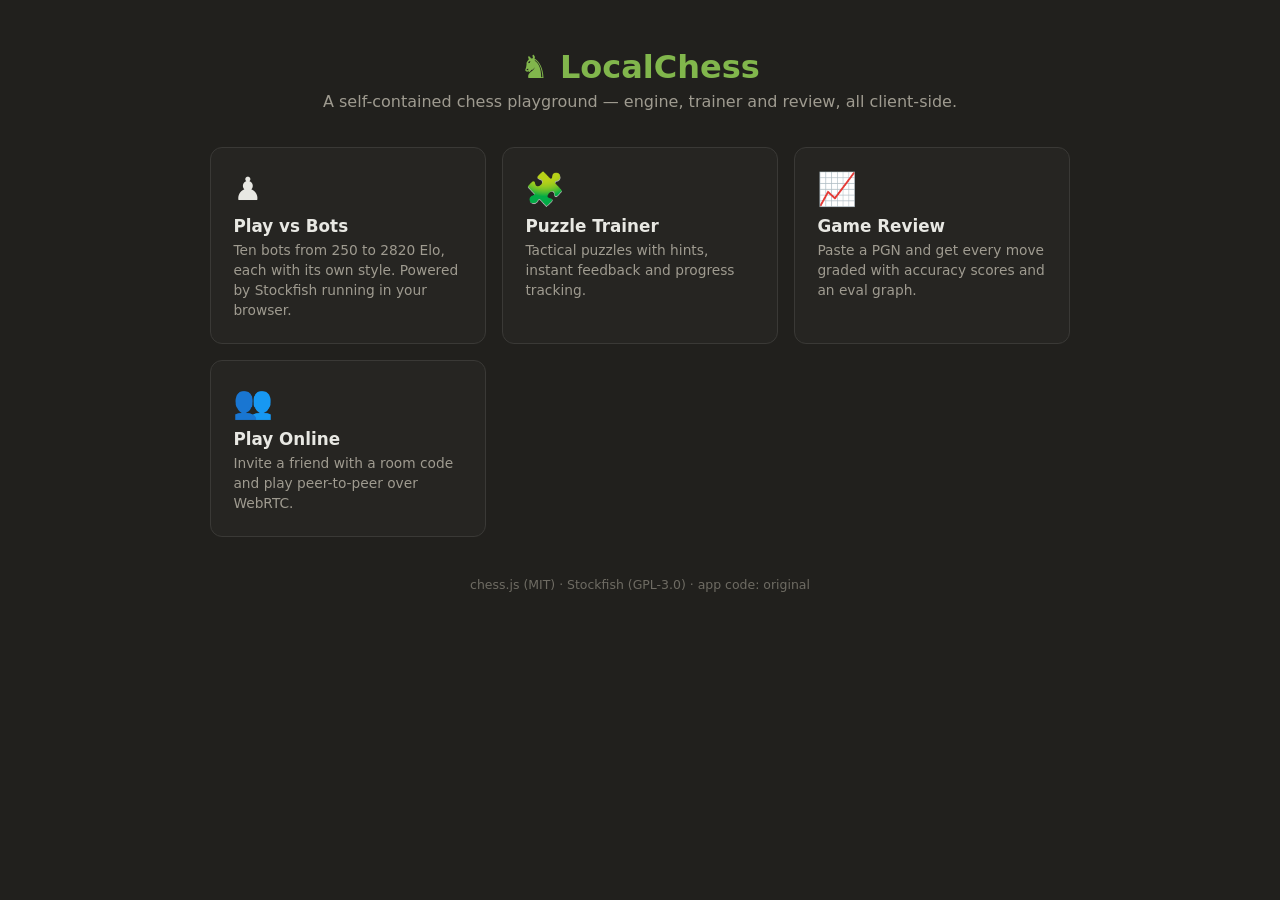
==== index.html @ aeab6516 "LocalChess static site - play vs bots, puzzles, game review, online" ====
<!DOCTYPE html>
<html lang="en">
<head>
  <meta charset="UTF-8" />
  <meta name="viewport" content="width=device-width, initial-scale=1.0" />
  <title>LocalChess — Play, Train, Review</title>
  <style>
    *, *::before, *::after { box-sizing: border-box; margin: 0; padding: 0; }
    body {
      background: #21201d; color: #e8e8e3; min-height: 100vh;
      font-family: 'Segoe UI', system-ui, sans-serif;
      display: flex; flex-direction: column; align-items: center;
      padding: 3rem 1rem;
    }
    .brand { font-size: 2rem; font-weight: 800; color: #81b64c; margin-bottom: .4rem; }
    .tagline { color: #9f9b90; margin-bottom: 2.2rem; }
    .cards { display: grid; grid-template-columns: repeat(auto-fit, minmax(220px, 1fr)); gap: 1rem; width: 100%; max-width: 860px; }
    a.card {
      display: block; background: #262522; border: 1px solid #3a3936; border-radius: 12px;
      padding: 1.4rem; text-decoration: none; color: #e8e8e3;
      transition: transform .12s, border-color .12s;
    }
    a.card:hover { transform: translateY(-3px); border-color: #81b64c; }
    .card .ico { font-size: 2rem; }
    .card h2 { font-size: 1.05rem; margin: .5rem 0 .3rem; }
    .card p { color: #9f9b90; font-size: .86rem; line-height: 1.45; }
    footer { margin-top: 2.5rem; color: #6e6b63; font-size: .78rem; }
  </style>
</head>
<body>
  <div class="brand">♞ LocalChess</div>
  <div class="tagline">A self-contained chess playground — engine, trainer and review, all client-side.</div>
  <div class="cards">
    <a class="card" href="play/">
      <div class="ico">♟</div>
      <h2>Play vs Bots</h2>
      <p>Ten bots from 250 to 2820 Elo, each with its own style. Powered by Stockfish running in your browser.</p>
    </a>
    <a class="card" href="puzzles/">
      <div class="ico">🧩</div>
      <h2>Puzzle Trainer</h2>
      <p>Tactical puzzles with hints, instant feedback and progress tracking.</p>
    </a>
    <a class="card" href="analysis/">
      <div class="ico">📈</div>
      <h2>Game Review</h2>
      <p>Paste a PGN and get every move graded with accuracy scores and an eval graph.</p>
    </a>
    <a class="card" href="play/online/">
      <div class="ico">👥</div>
      <h2>Play Online</h2>
      <p>Invite a friend with a room code and play peer-to-peer over WebRTC.</p>
    </a>
  </div>
  <footer>chess.js (MIT) · Stockfish (GPL-3.0) · app code: original</footer>
</body>
</html>
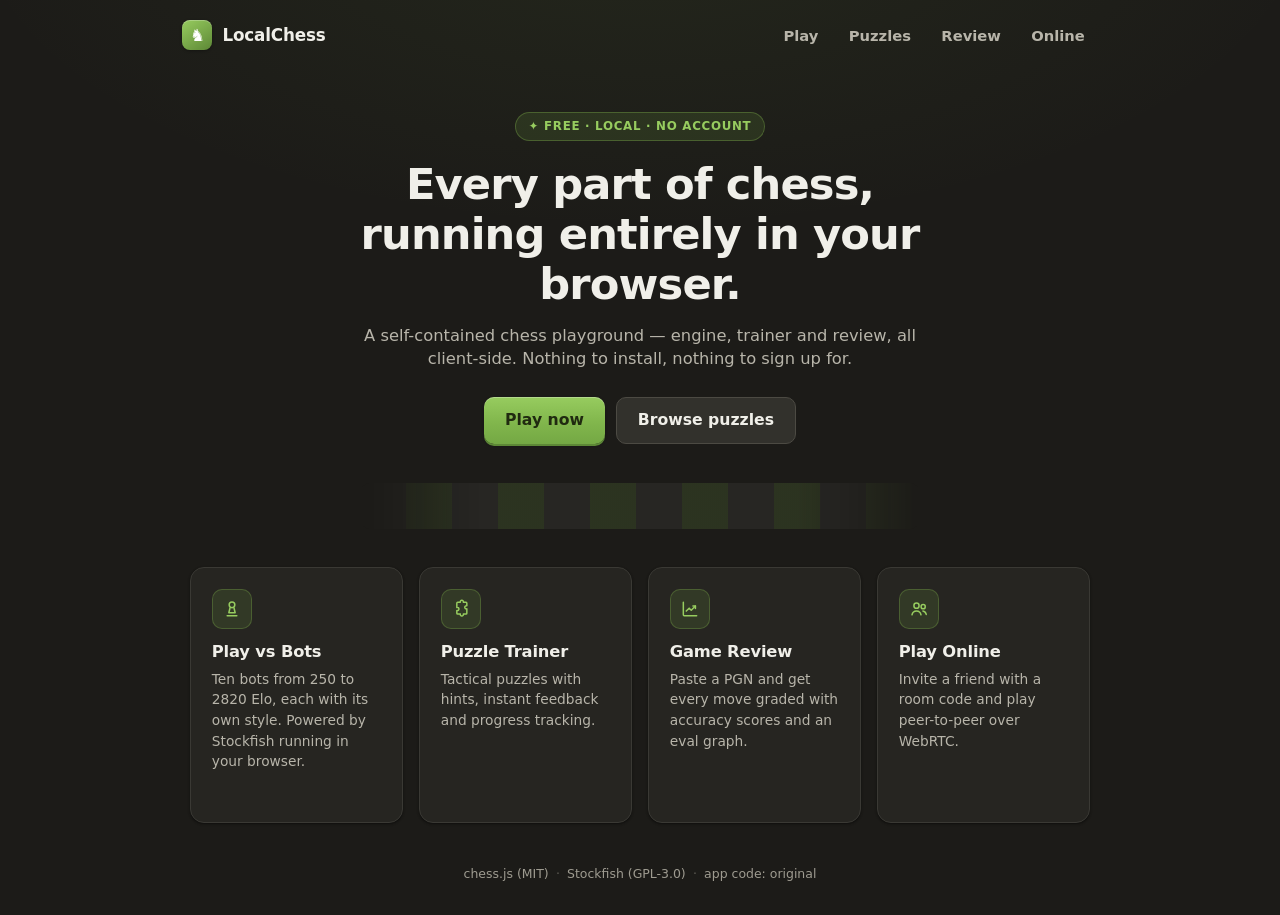
==== commit 1dc212c3: "visual redesign: design tokens, WCAG AA contrast, polished components" ====
--- a/index.html
+++ b/index.html
@@ -5,53 +5,192 @@
   <meta name="viewport" content="width=device-width, initial-scale=1.0" />
   <title>LocalChess — Play, Train, Review</title>
   <style>
+    :root {
+      --bg: #1c1b18; --surface: #262521; --surface-2: #32312c;
+      --border: #3a3934; --border-strong: #4c4a43;
+      --text: #f0efe9; --text-muted: #b8b5aa; --text-faint: #9e9b90;
+      --accent: #81b64c; --accent-strong: #97cc5f; --accent-deep: #5d8836;
+      --accent-ink: #202a10; --accent-soft: rgba(129,182,76,.14);
+      --radius-md: 10px; --radius-lg: 14px; --radius-full: 999px;
+      --shadow-2: 0 2px 6px rgba(0,0,0,.25), 0 8px 24px rgba(0,0,0,.35);
+      --font: "Segoe UI Variable Text", "Segoe UI", system-ui, -apple-system, "Helvetica Neue", Arial, sans-serif;
+    }
     *, *::before, *::after { box-sizing: border-box; margin: 0; padding: 0; }
+    html { color-scheme: dark; }
     body {
-      background: #21201d; color: #e8e8e3; min-height: 100vh;
-      font-family: 'Segoe UI', system-ui, sans-serif;
+      background:
+        radial-gradient(1100px 520px at 50% -10%, rgba(129,182,76,.08), transparent 62%),
+        var(--bg);
+      color: var(--text); min-height: 100vh;
+      font-family: var(--font); line-height: 1.45;
       display: flex; flex-direction: column; align-items: center;
-      padding: 3rem 1rem;
+      -webkit-font-smoothing: antialiased;
     }
-    .brand { font-size: 2rem; font-weight: 800; color: #81b64c; margin-bottom: .4rem; }
-    .tagline { color: #9f9b90; margin-bottom: 2.2rem; }
-    .cards { display: grid; grid-template-columns: repeat(auto-fit, minmax(220px, 1fr)); gap: 1rem; width: 100%; max-width: 860px; }
+    ::selection { background: rgba(129,182,76,.35); }
+    a { color: var(--accent-strong); }
+    :focus-visible { outline: 2px solid var(--accent); outline-offset: 2px; border-radius: 6px; }
+
+    .top {
+      width: 100%; max-width: 960px;
+      display: flex; align-items: center; justify-content: space-between;
+      padding: 1.1rem 1.4rem;
+    }
+    .brand {
+      display: inline-flex; align-items: center; gap: 10px;
+      font-weight: 800; font-size: 1.05rem; color: var(--text); text-decoration: none;
+      letter-spacing: -.01em;
+    }
+    .brand .mark {
+      display: inline-flex; align-items: center; justify-content: center;
+      width: 30px; height: 30px; border-radius: 8px;
+      background: linear-gradient(145deg, var(--accent-strong), var(--accent-deep));
+      color: #fff; font-size: 1.05rem;
+      box-shadow: inset 0 1px 0 rgba(255,255,255,.25), 0 1px 3px rgba(0,0,0,.3);
+    }
+    .top nav { display: flex; gap: .3rem; }
+    .top nav a {
+      color: var(--text-muted); text-decoration: none; font-weight: 600; font-size: .92rem;
+      padding: .45rem .8rem; border-radius: var(--radius-md);
+      transition: background .13s, color .13s;
+    }
+    .top nav a:hover { background: var(--surface-2); color: #fff; }
+
+    main { width: 100%; max-width: 960px; padding: 2.6rem 1.4rem 0; display: flex; flex-direction: column; align-items: center; }
+    .pill {
+      display: inline-flex; align-items: center; gap: .45rem;
+      font-size: .74rem; font-weight: 700; letter-spacing: .06em; text-transform: uppercase;
+      color: var(--accent-strong); background: var(--accent-soft);
+      border: 1px solid rgba(129,182,76,.35); border-radius: var(--radius-full);
+      padding: .3rem .8rem; margin-bottom: 1.2rem;
+    }
+    h1 {
+      font-size: clamp(1.9rem, 4.5vw, 2.7rem); font-weight: 800; letter-spacing: -.02em;
+      text-align: center; max-width: 620px; line-height: 1.15;
+    }
+    .tagline {
+      color: var(--text-muted); font-size: 1.02rem; text-align: center;
+      max-width: 560px; margin: .9rem 0 1.6rem;
+    }
+    .cta-row { display: flex; gap: .7rem; flex-wrap: wrap; justify-content: center; }
+    .btn {
+      display: inline-flex; align-items: center; gap: .45rem;
+      border-radius: var(--radius-md); font-weight: 800; font-size: .98rem;
+      padding: .72rem 1.3rem; text-decoration: none; min-height: 44px;
+      transition: filter .13s, transform .13s, background .13s;
+    }
+    .btn-primary {
+      background: linear-gradient(180deg, var(--accent-strong) 0%, var(--accent) 55%, #74a844 100%);
+      color: var(--accent-ink);
+      box-shadow: inset 0 1px 0 rgba(255,255,255,.28), 0 2px 0 var(--accent-deep), 0 1px 3px rgba(0,0,0,.3);
+    }
+    .btn-primary:hover { filter: brightness(1.07); }
+    .btn-primary:active { transform: translateY(2px); }
+    .btn-secondary { background: var(--surface-2); color: var(--text); border: 1px solid var(--border-strong); }
+    .btn-secondary:hover { background: #3c3a35; }
+
+    .board-strip {
+      width: min(560px, 86vw); height: 46px; margin: 2.4rem auto 0; border-radius: 10px;
+      background:
+        repeating-conic-gradient(rgba(129,182,76,.16) 0% 25%, rgba(255,255,255,.05) 0% 50%) 0 0 / 92px 92px;
+      -webkit-mask-image: linear-gradient(90deg, transparent, #000 22%, #000 78%, transparent);
+      mask-image: linear-gradient(90deg, transparent, #000 22%, #000 78%, transparent);
+      box-shadow: 0 0 0 1px rgba(0,0,0,.4);
+    }
+
+    .cards {
+      display: grid; grid-template-columns: repeat(auto-fit, minmax(210px, 1fr)); gap: 1rem;
+      width: 100%; max-width: 900px; margin-top: 2.4rem;
+    }
     a.card {
-      display: block; background: #262522; border: 1px solid #3a3936; border-radius: 12px;
-      padding: 1.4rem; text-decoration: none; color: #e8e8e3;
-      transition: transform .12s, border-color .12s;
+      display: block; position: relative;
+      background: var(--surface); border: 1px solid var(--border); border-radius: var(--radius-lg);
+      padding: 1.3rem 1.3rem 1.2rem; text-decoration: none; color: var(--text);
+      box-shadow: 0 1px 2px rgba(0,0,0,.3), 0 1px 3px rgba(0,0,0,.2);
+      transition: transform .14s, border-color .14s, box-shadow .14s;
     }
-    a.card:hover { transform: translateY(-3px); border-color: #81b64c; }
-    .card .ico { font-size: 2rem; }
-    .card h2 { font-size: 1.05rem; margin: .5rem 0 .3rem; }
-    .card p { color: #9f9b90; font-size: .86rem; line-height: 1.45; }
-    footer { margin-top: 2.5rem; color: #6e6b63; font-size: .78rem; }
+    a.card:hover {
+      transform: translateY(-3px); border-color: rgba(129,182,76,.55);
+      box-shadow: 0 2px 6px rgba(0,0,0,.25), 0 12px 28px rgba(0,0,0,.35);
+    }
+    .card .ico {
+      display: inline-flex; align-items: center; justify-content: center;
+      width: 40px; height: 40px; border-radius: 10px;
+      background: var(--accent-soft); border: 1px solid rgba(129,182,76,.3);
+      color: var(--accent-strong); margin-bottom: .7rem;
+    }
+    .card .ico svg { width: 20px; height: 20px; display: block; }
+    .card h2 { font-size: 1.02rem; font-weight: 800; margin: 0 0 .3rem; letter-spacing: -.01em; }
+    .card p { color: var(--text-muted); font-size: .86rem; line-height: 1.5; }
+    .card .go {
+      display: inline-flex; align-items: center; gap: .3rem;
+      margin-top: .75rem; font-size: .8rem; font-weight: 700; color: var(--accent-strong);
+      opacity: 0; transform: translateX(-4px); transition: opacity .14s, transform .14s;
+    }
+    a.card:hover .go { opacity: 1; transform: translateX(0); }
+
+    footer {
+      margin-top: auto; padding: 2.6rem 1rem 2rem; text-align: center;
+      color: var(--text-faint); font-size: .78rem;
+    }
+    footer .sep { margin: 0 .45rem; opacity: .5; }
+    @media (prefers-reduced-motion: reduce) {
+      *, *::before, *::after { transition-duration: .01ms !important; }
+    }
+    @media (max-width: 700px) {
+      .top { flex-direction: column; gap: .6rem; }
+    }
   </style>
 </head>
 <body>
-  <div class="brand">♞ LocalChess</div>
-  <div class="tagline">A self-contained chess playground — engine, trainer and review, all client-side.</div>
-  <div class="cards">
-    <a class="card" href="play/">
-      <div class="ico">♟</div>
-      <h2>Play vs Bots</h2>
-      <p>Ten bots from 250 to 2820 Elo, each with its own style. Powered by Stockfish running in your browser.</p>
-    </a>
-    <a class="card" href="puzzles/">
-      <div class="ico">🧩</div>
-      <h2>Puzzle Trainer</h2>
-      <p>Tactical puzzles with hints, instant feedback and progress tracking.</p>
-    </a>
-    <a class="card" href="analysis/">
-      <div class="ico">📈</div>
-      <h2>Game Review</h2>
-      <p>Paste a PGN and get every move graded with accuracy scores and an eval graph.</p>
-    </a>
-    <a class="card" href="play/online/">
-      <div class="ico">👥</div>
-      <h2>Play Online</h2>
-      <p>Invite a friend with a room code and play peer-to-peer over WebRTC.</p>
-    </a>
-  </div>
-  <footer>chess.js (MIT) · Stockfish (GPL-3.0) · app code: original</footer>
+  <header class="top">
+    <a class="brand" href="./"><span class="mark">♞</span> LocalChess</a>
+    <nav>
+      <a href="play/">Play</a>
+      <a href="puzzles/">Puzzles</a>
+      <a href="analysis/">Review</a>
+      <a href="play/online/">Online</a>
+    </nav>
+  </header>
+
+  <main>
+    <span class="pill">✦ Free · Local · No account</span>
+    <h1>Every part of chess, running entirely in your browser.</h1>
+    <p class="tagline">A self-contained chess playground — engine, trainer and review, all client-side. Nothing to install, nothing to sign up for.</p>
+    <div class="cta-row">
+      <a class="btn btn-primary" href="play/">Play now</a>
+      <a class="btn btn-secondary" href="puzzles/">Browse puzzles</a>
+    </div>
+
+    <div class="board-strip" aria-hidden="true"></div>
+
+    <div class="cards">
+      <a class="card" href="play/">
+        <span class="ico"><svg viewBox="0 0 24 24" fill="none" stroke="currentColor" stroke-width="1.8" stroke-linecap="round" stroke-linejoin="round" aria-hidden="true"><circle cx="12" cy="7" r="3.4"/><path d="M9.6 10.8 8.2 16.5h7.6l-1.4-5.7"/><path d="M6.2 20h11.6"/></svg></span>
+        <h2>Play vs Bots</h2>
+        <p>Ten bots from 250 to 2820 Elo, each with its own style. Powered by Stockfish running in your browser.</p>
+        <span class="go">Open →</span>
+      </a>
+      <a class="card" href="puzzles/">
+        <span class="ico"><svg viewBox="0 0 24 24" fill="none" stroke="currentColor" stroke-width="1.8" stroke-linecap="round" stroke-linejoin="round" aria-hidden="true"><path d="M8 4h3.2a1.9 1.9 0 1 1 3.6 0H18a1 1 0 0 1 1 1v3.2a1.9 1.9 0 1 0 0 3.6V17a1 1 0 0 1-1 1h-3.2a1.9 1.9 0 1 1-3.6 0H8a1 1 0 0 1-1-1v-3.2a1.9 1.9 0 1 0 0-3.6V5a1 1 0 0 1 1-1z"/></svg></span>
+        <h2>Puzzle Trainer</h2>
+        <p>Tactical puzzles with hints, instant feedback and progress tracking.</p>
+        <span class="go">Open →</span>
+      </a>
+      <a class="card" href="analysis/">
+        <span class="ico"><svg viewBox="0 0 24 24" fill="none" stroke="currentColor" stroke-width="1.8" stroke-linecap="round" stroke-linejoin="round" aria-hidden="true"><path d="M4 4v15a1 1 0 0 0 1 1h15"/><path d="m7.5 14.5 3.5-3.5 2.5 2.5 5-5"/><path d="M15.5 8.5h3v3"/></svg></span>
+        <h2>Game Review</h2>
+        <p>Paste a PGN and get every move graded with accuracy scores and an eval graph.</p>
+        <span class="go">Open →</span>
+      </a>
+      <a class="card" href="play/online/">
+        <span class="ico"><svg viewBox="0 0 24 24" fill="none" stroke="currentColor" stroke-width="1.8" stroke-linecap="round" stroke-linejoin="round" aria-hidden="true"><circle cx="9" cy="8" r="3.1"/><path d="M3.6 19c.6-3 2.7-4.7 5.4-4.7s4.8 1.7 5.4 4.7"/><circle cx="17" cy="9.2" r="2.5"/><path d="M16.7 14.5c2.1.4 3.5 1.9 4 4"/></svg></span>
+        <h2>Play Online</h2>
+        <p>Invite a friend with a room code and play peer-to-peer over WebRTC.</p>
+        <span class="go">Open →</span>
+      </a>
+    </div>
+  </main>
+
+  <footer>chess.js (MIT)<span class="sep">·</span>Stockfish (GPL-3.0)<span class="sep">·</span>app code: original</footer>
 </body>
 </html>
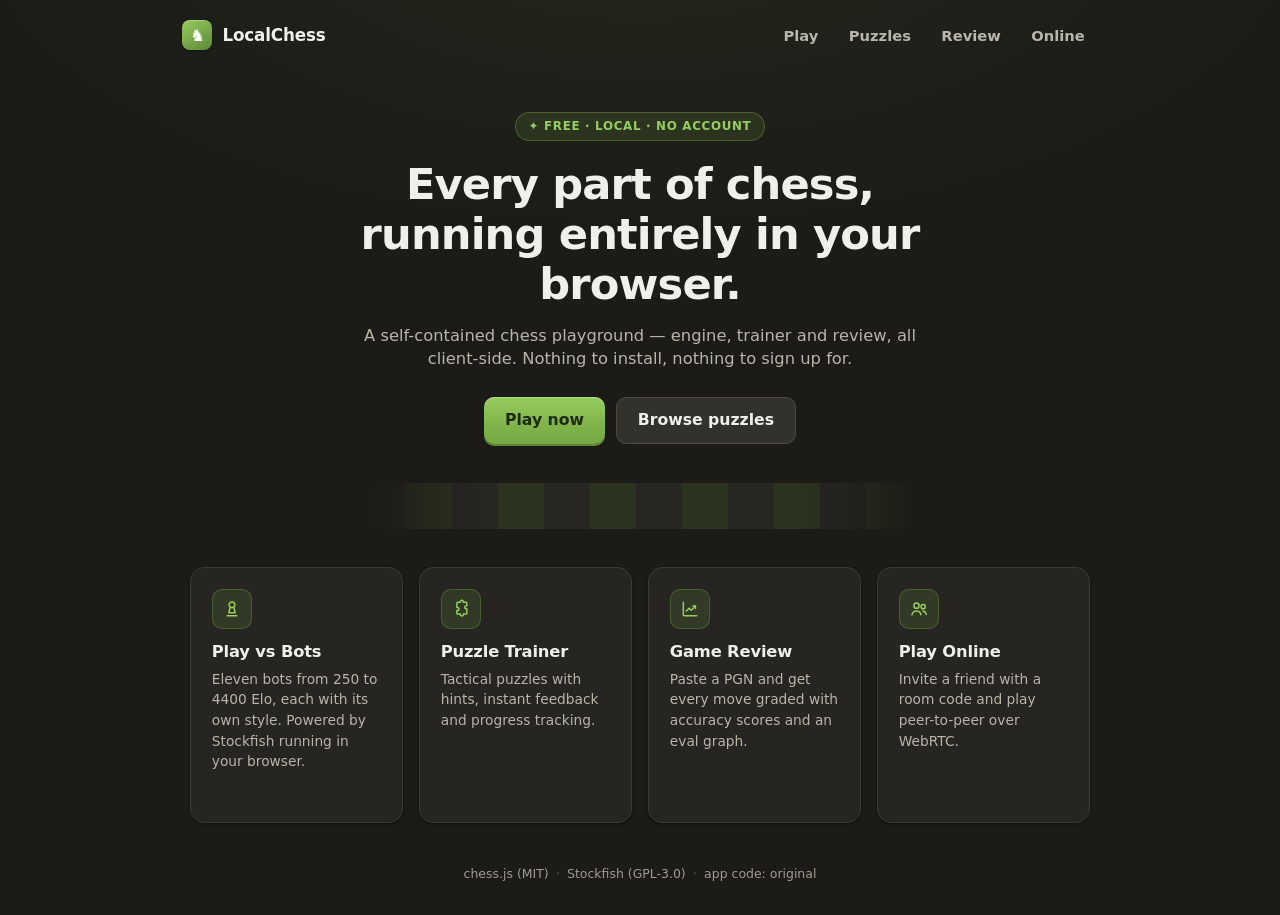
==== commit 92f824fd: "feat: Singularity 4400 engine bot" ====
--- a/index.html
+++ b/index.html
@@ -167,7 +167,7 @@
       <a class="card" href="play/">
         <span class="ico"><svg viewBox="0 0 24 24" fill="none" stroke="currentColor" stroke-width="1.8" stroke-linecap="round" stroke-linejoin="round" aria-hidden="true"><circle cx="12" cy="7" r="3.4"/><path d="M9.6 10.8 8.2 16.5h7.6l-1.4-5.7"/><path d="M6.2 20h11.6"/></svg></span>
         <h2>Play vs Bots</h2>
-        <p>Ten bots from 250 to 2820 Elo, each with its own style. Powered by Stockfish running in your browser.</p>
+        <p>Eleven bots from 250 to 4400 Elo, each with its own style. Powered by Stockfish running in your browser.</p>
         <span class="go">Open →</span>
       </a>
       <a class="card" href="puzzles/">
